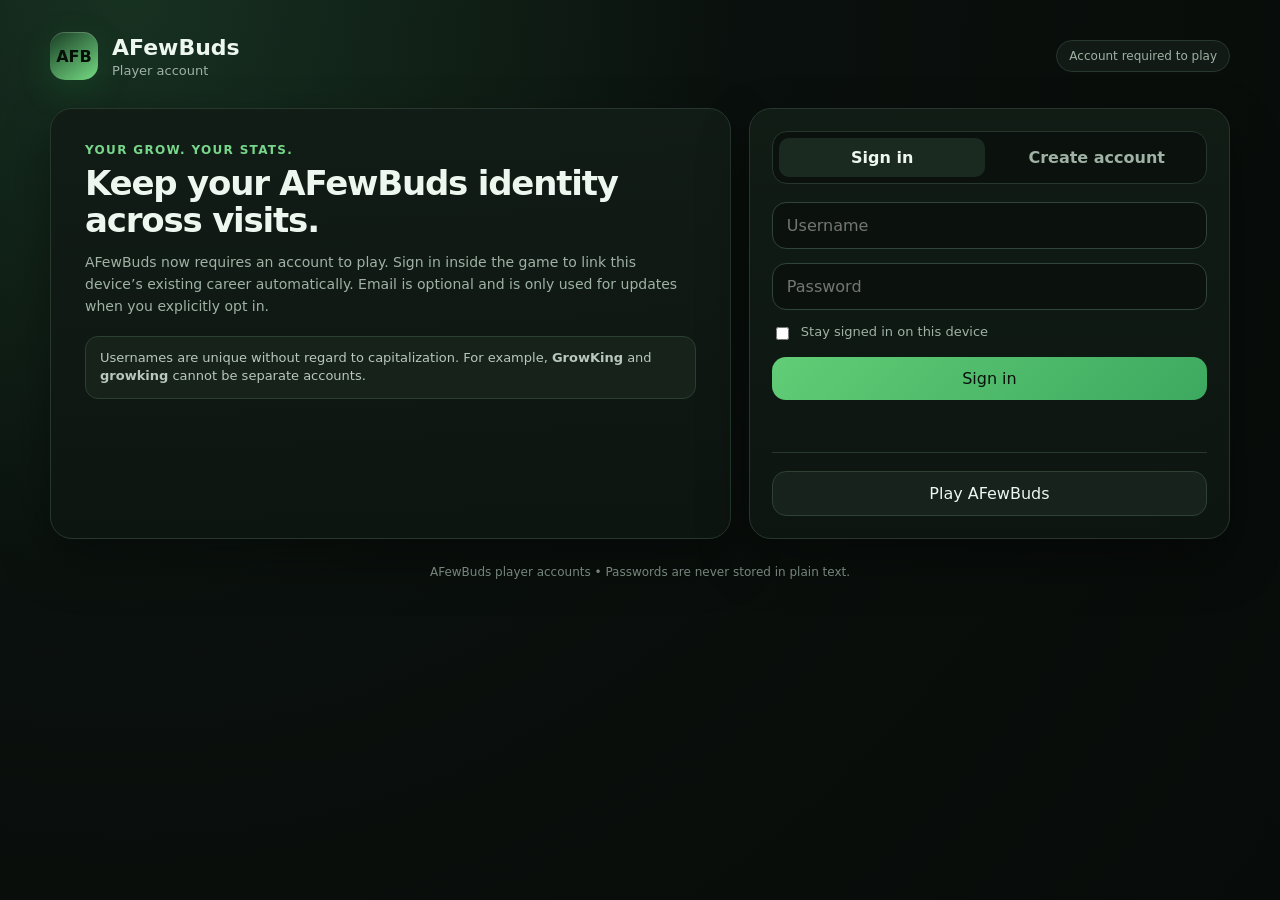
==== account/index.html @ 4233d354 "Update beta .17" ====
<!doctype html><html lang="en"><head><meta charset="utf-8"><meta name="viewport" content="width=device-width,initial-scale=1"><title>AFewBuds Account</title><link rel="stylesheet" href="../shared/style.css"><script src="../shared/config.js"></script><script src="../shared/afb-api.js"></script></head><body>
<div class="shell"><div class="topbar"><div class="brand"><div class="brand-mark">AFB</div><div><h1>AFewBuds</h1><p>Player account</p></div></div><span class="badge">Account required to play</span></div>
<div class="grid"><section class="card span7 hero"><div class="eyebrow">Your grow. Your stats.</div><h2>Keep your AFewBuds identity across visits.</h2><p class="sub">AFewBuds now requires an account to play. Sign in inside the game to link this device’s existing career automatically. Email is optional and is only used for updates when you explicitly opt in.</p><div class="modal-note" style="margin-top:18px">Usernames are unique without regard to capitalization. For example, <b>GrowKing</b> and <b>growking</b> cannot be separate accounts.</div></section>
<section class="card span5 pad"><div class="tabs"><button class="tab active" id="loginTab">Sign in</button><button class="tab" id="registerTab">Create account</button></div>
<div id="loginPane" class="stack" style="margin-top:18px"><input class="input" id="loginUser" placeholder="Username" autocomplete="username"><input class="input" id="loginPass" placeholder="Password" type="password" autocomplete="current-password"><label class="check"><input id="remember" type="checkbox"><span>Stay signed in on this device</span></label><button class="btn primary" id="loginBtn">Sign in</button><div class="msg" id="loginMsg"></div></div>
<div id="registerPane" class="stack hidden" style="margin-top:18px"><input class="input" id="regUser" placeholder="Username (3–20 letters, numbers, underscore)" autocomplete="username"><input class="input" id="regPass" placeholder="Password (8+ characters)" type="password" autocomplete="new-password"><input class="input" id="regEmail" placeholder="Email for updates (optional)" type="email" autocomplete="email"><label class="check"><input id="updates" type="checkbox"><span>Email me occasional AFewBuds updates. You can leave this off.</span></label><label class="check"><input id="regRemember" type="checkbox" checked><span>Stay signed in on this device</span></label><button class="btn primary" id="registerBtn">Create account</button><div class="msg" id="registerMsg"></div></div>
<div class="divider" style="margin:18px 0"></div><a class="btn secondary" style="display:block;text-align:center;text-decoration:none" href="../index.html">Play AFewBuds</a></section></div><div class="footer">AFewBuds player accounts • Passwords are never stored in plain text.</div></div>
<script>
const $=id=>document.getElementById(id);function setTab(which){const login=which==='login';$('loginTab').classList.toggle('active',login);$('registerTab').classList.toggle('active',!login);$('loginPane').classList.toggle('hidden',!login);$('registerPane').classList.toggle('hidden',login)}$('loginTab').onclick=()=>setTab('login');$('registerTab').onclick=()=>setTab('register');
function msg(el,text,bad){el.textContent=text||'';el.className='msg '+(text?(bad?'bad':'good'):'')}
$('loginBtn').onclick=async()=>{msg($('loginMsg'),'Signing in…');try{const data=await AFB_API.rpc('afb_login',{p_username:$('loginUser').value,p_password:$('loginPass').value,p_remember:$('remember').checked});AFB_API.savePlayerSession(data,$('remember').checked);msg($('loginMsg'),'Signed in as '+data.username+'.');setTimeout(()=>location.href='../index.html',500)}catch(e){msg($('loginMsg'),e.message,true)}};
$('registerBtn').onclick=async()=>{msg($('registerMsg'),'Creating account…');try{const data=await AFB_API.rpc('afb_register',{p_username:$('regUser').value,p_password:$('regPass').value,p_email:$('regEmail').value||null,p_updates_opt_in:$('updates').checked,p_remember:$('regRemember').checked});AFB_API.savePlayerSession(data,$('regRemember').checked);msg($('registerMsg'),'Account created. Welcome, '+data.username+'.');setTimeout(()=>location.href='../index.html',600)}catch(e){let t=e.message;if(/unique|duplicate|username_taken/i.test(t))t='That username is already taken.';msg($('registerMsg'),t,true)}};
if(!AFB_API.enabled){msg($('loginMsg'),'Backend setup is required before accounts can be used.',true);$('loginBtn').disabled=true;$('registerBtn').disabled=true}
</script></body></html>
---- shared/style.css ----
:root{
  --bg:#09100d;--panel:#101914;--panel2:#15221b;--line:#27372d;--text:#edf7ef;--muted:#9fb2a5;
  --green:#78d68b;--green2:#3ba763;--purple:#8f70bd;--danger:#ef7d7d;--gold:#e4c06f;
}
*{box-sizing:border-box}html,body{margin:0;min-height:100%;background:radial-gradient(circle at 10% 0,#173121 0,#0a100d 42%,#070b09 100%);color:var(--text);font-family:Inter,ui-sans-serif,system-ui,-apple-system,BlinkMacSystemFont,"Segoe UI",sans-serif}
body{min-height:100vh}.shell{width:min(1180px,calc(100% - 32px));margin:0 auto;padding:32px 0 56px}.topbar{display:flex;align-items:center;justify-content:space-between;gap:20px;margin-bottom:28px}.brand{display:flex;align-items:center;gap:14px}.brand-mark{width:48px;height:48px;border-radius:15px;background:linear-gradient(145deg,#193d25,#76dc84);box-shadow:0 10px 34px #2aa7522b,inset 0 1px 0 #ffffff33;display:grid;place-items:center;font-weight:900;color:#061008}.brand h1{font-size:22px;margin:0}.brand p{margin:3px 0 0;color:var(--muted);font-size:13px}.badge{border:1px solid var(--line);background:#111a15;padding:8px 12px;border-radius:999px;color:var(--muted);font-size:12px}.grid{display:grid;grid-template-columns:repeat(12,1fr);gap:18px}.card{background:linear-gradient(180deg,#121c16f5,#0d1511f5);border:1px solid var(--line);border-radius:22px;box-shadow:0 22px 50px #0006;overflow:hidden}.pad{padding:22px}.span4{grid-column:span 4}.span5{grid-column:span 5}.span7{grid-column:span 7}.span12{grid-column:span 12}.kpi{font-size:34px;font-weight:800;letter-spacing:-1px}.label{color:var(--muted);font-size:13px}.eyebrow{font-size:12px;color:var(--green);font-weight:800;letter-spacing:.11em;text-transform:uppercase}.title{font-size:22px;margin:6px 0 8px}.sub{color:var(--muted);line-height:1.55;font-size:14px}.stack{display:grid;gap:14px}.row{display:flex;gap:12px;align-items:center}.between{justify-content:space-between}.input{width:100%;border:1px solid #314439;background:#0b120e;color:var(--text);border-radius:14px;padding:13px 14px;outline:none;font:inherit}.input:focus{border-color:#63bf77;box-shadow:0 0 0 3px #4fc76b1f}.btn{appearance:none;border:0;border-radius:14px;padding:12px 16px;font-weight:800;cursor:pointer;font:inherit}.btn.primary{background:linear-gradient(135deg,#61cd76,#3da960);color:#07100a}.btn.secondary{background:#17221c;color:var(--text);border:1px solid #2e4135}.btn.danger{background:#361b1b;color:#ffb9b9;border:1px solid #673232}.btn:disabled{opacity:.5;cursor:not-allowed}.tiny{font-size:12px;color:var(--muted)}.msg{min-height:20px;font-size:13px;color:var(--muted)}.msg.good{color:#88dfa0}.msg.bad{color:#ff9898}.check{display:flex;gap:9px;align-items:flex-start;color:var(--muted);font-size:13px}.check input{margin-top:3px;accent-color:#55c970}.tabs{display:flex;gap:8px;padding:6px;background:#0b120e;border:1px solid var(--line);border-radius:15px}.tab{flex:1;padding:10px 12px;border-radius:10px;text-align:center;color:var(--muted);cursor:pointer;border:0;background:transparent;font:inherit;font-weight:700}.tab.active{background:#1a2a21;color:var(--text)}.hidden{display:none!important}.table-wrap{overflow:auto}.table{width:100%;border-collapse:collapse;min-width:850px}.table th{text-align:left;color:#81958a;font-size:11px;text-transform:uppercase;letter-spacing:.08em;padding:12px;border-bottom:1px solid var(--line)}.table td{padding:14px 12px;border-bottom:1px solid #1d2b23;font-size:13px}.table tr:hover td{background:#121e17}.pill{display:inline-flex;padding:5px 8px;border-radius:999px;background:#173020;color:#88d99d;font-size:11px;font-weight:800}.pill.off{background:#242622;color:#b9bdb7}.hero{padding:34px}.hero h2{font-size:34px;line-height:1.08;margin:8px 0 12px;letter-spacing:-1.2px}.divider{height:1px;background:var(--line);margin:6px 0}.search{max-width:320px}.modal-note{padding:12px 14px;background:#16221a;border:1px solid #2a4031;border-radius:13px;color:#b8c8bd;font-size:13px;line-height:1.45}.footer{margin-top:26px;color:#76867c;font-size:12px;text-align:center}@media(max-width:780px){.shell{width:min(100% - 20px,1180px);padding-top:18px}.topbar{align-items:flex-start}.span4,.span5,.span7,.span12{grid-column:span 12}.hero{padding:24px}.hero h2{font-size:28px}.kpi{font-size:30px}}
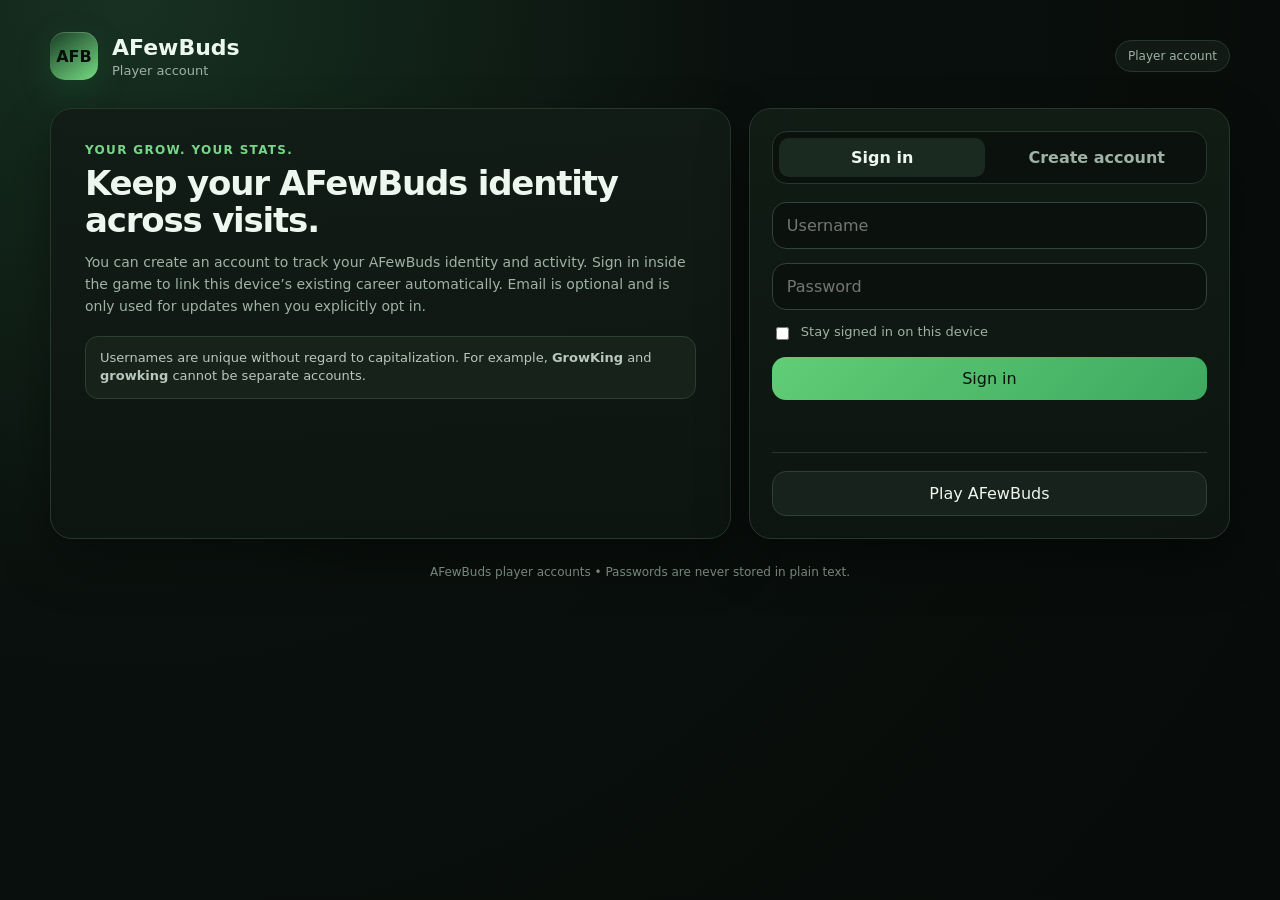
==== commit ca43672d: "here we go again" ====
--- a/account/index.html
+++ b/account/index.html
@@ -1,6 +1,6 @@
 <!doctype html><html lang="en"><head><meta charset="utf-8"><meta name="viewport" content="width=device-width,initial-scale=1"><title>AFewBuds Account</title><link rel="stylesheet" href="../shared/style.css"><script src="../shared/config.js"></script><script src="../shared/afb-api.js"></script></head><body>
-<div class="shell"><div class="topbar"><div class="brand"><div class="brand-mark">AFB</div><div><h1>AFewBuds</h1><p>Player account</p></div></div><span class="badge">Account required to play</span></div>
-<div class="grid"><section class="card span7 hero"><div class="eyebrow">Your grow. Your stats.</div><h2>Keep your AFewBuds identity across visits.</h2><p class="sub">AFewBuds now requires an account to play. Sign in inside the game to link this device’s existing career automatically. Email is optional and is only used for updates when you explicitly opt in.</p><div class="modal-note" style="margin-top:18px">Usernames are unique without regard to capitalization. For example, <b>GrowKing</b> and <b>growking</b> cannot be separate accounts.</div></section>
+<div class="shell"><div class="topbar"><div class="brand"><div class="brand-mark">AFB</div><div><h1>AFewBuds</h1><p>Player account</p></div></div><span class="badge">Player account</span></div>
+<div class="grid"><section class="card span7 hero"><div class="eyebrow">Your grow. Your stats.</div><h2>Keep your AFewBuds identity across visits.</h2><p class="sub">You can create an account to track your AFewBuds identity and activity. Sign in inside the game to link this device’s existing career automatically. Email is optional and is only used for updates when you explicitly opt in.</p><div class="modal-note" style="margin-top:18px">Usernames are unique without regard to capitalization. For example, <b>GrowKing</b> and <b>growking</b> cannot be separate accounts.</div></section>
 <section class="card span5 pad"><div class="tabs"><button class="tab active" id="loginTab">Sign in</button><button class="tab" id="registerTab">Create account</button></div>
 <div id="loginPane" class="stack" style="margin-top:18px"><input class="input" id="loginUser" placeholder="Username" autocomplete="username"><input class="input" id="loginPass" placeholder="Password" type="password" autocomplete="current-password"><label class="check"><input id="remember" type="checkbox"><span>Stay signed in on this device</span></label><button class="btn primary" id="loginBtn">Sign in</button><div class="msg" id="loginMsg"></div></div>
 <div id="registerPane" class="stack hidden" style="margin-top:18px"><input class="input" id="regUser" placeholder="Username (3–20 letters, numbers, underscore)" autocomplete="username"><input class="input" id="regPass" placeholder="Password (8+ characters)" type="password" autocomplete="new-password"><input class="input" id="regEmail" placeholder="Email for updates (optional)" type="email" autocomplete="email"><label class="check"><input id="updates" type="checkbox"><span>Email me occasional AFewBuds updates. You can leave this off.</span></label><label class="check"><input id="regRemember" type="checkbox" checked><span>Stay signed in on this device</span></label><button class="btn primary" id="registerBtn">Create account</button><div class="msg" id="registerMsg"></div></div>
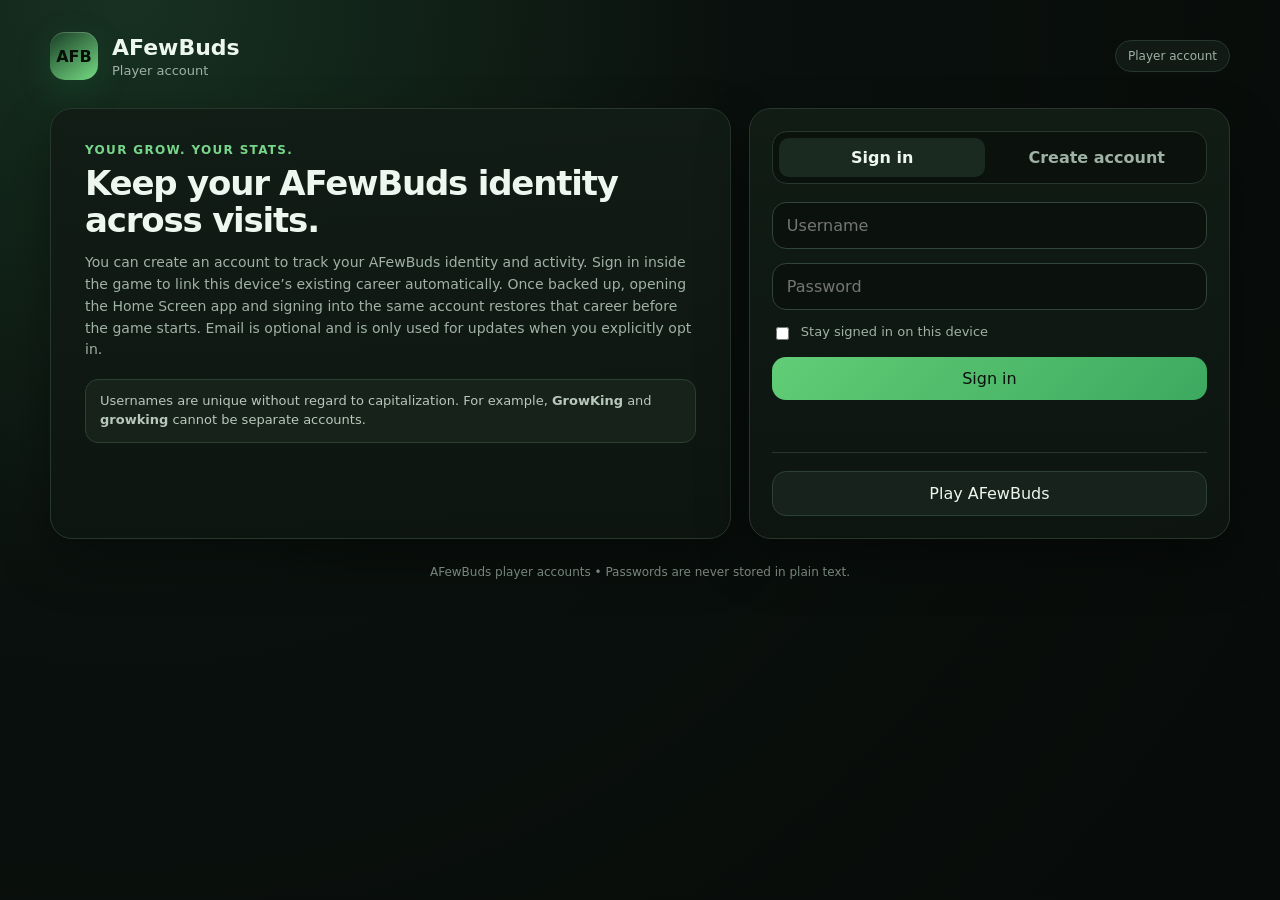
==== commit 4793d301: "8" ====
--- a/account/index.html
+++ b/account/index.html
@@ -1,6 +1,6 @@
 <!doctype html><html lang="en"><head><meta charset="utf-8"><meta name="viewport" content="width=device-width,initial-scale=1"><title>AFewBuds Account</title><link rel="stylesheet" href="../shared/style.css"><script src="../shared/config.js"></script><script src="../shared/afb-api.js"></script></head><body>
 <div class="shell"><div class="topbar"><div class="brand"><div class="brand-mark">AFB</div><div><h1>AFewBuds</h1><p>Player account</p></div></div><span class="badge">Player account</span></div>
-<div class="grid"><section class="card span7 hero"><div class="eyebrow">Your grow. Your stats.</div><h2>Keep your AFewBuds identity across visits.</h2><p class="sub">You can create an account to track your AFewBuds identity and activity. Sign in inside the game to link this device’s existing career automatically. Email is optional and is only used for updates when you explicitly opt in.</p><div class="modal-note" style="margin-top:18px">Usernames are unique without regard to capitalization. For example, <b>GrowKing</b> and <b>growking</b> cannot be separate accounts.</div></section>
+<div class="grid"><section class="card span7 hero"><div class="eyebrow">Your grow. Your stats.</div><h2>Keep your AFewBuds identity across visits.</h2><p class="sub">You can create an account to track your AFewBuds identity and activity. Sign in inside the game to link this device’s existing career automatically. Once backed up, opening the Home Screen app and signing into the same account restores that career before the game starts. Email is optional and is only used for updates when you explicitly opt in.</p><div class="modal-note" style="margin-top:18px">Usernames are unique without regard to capitalization. For example, <b>GrowKing</b> and <b>growking</b> cannot be separate accounts.</div></section>
 <section class="card span5 pad"><div class="tabs"><button class="tab active" id="loginTab">Sign in</button><button class="tab" id="registerTab">Create account</button></div>
 <div id="loginPane" class="stack" style="margin-top:18px"><input class="input" id="loginUser" placeholder="Username" autocomplete="username"><input class="input" id="loginPass" placeholder="Password" type="password" autocomplete="current-password"><label class="check"><input id="remember" type="checkbox"><span>Stay signed in on this device</span></label><button class="btn primary" id="loginBtn">Sign in</button><div class="msg" id="loginMsg"></div></div>
 <div id="registerPane" class="stack hidden" style="margin-top:18px"><input class="input" id="regUser" placeholder="Username (3–20 letters, numbers, underscore)" autocomplete="username"><input class="input" id="regPass" placeholder="Password (8+ characters)" type="password" autocomplete="new-password"><input class="input" id="regEmail" placeholder="Email for updates (optional)" type="email" autocomplete="email"><label class="check"><input id="updates" type="checkbox"><span>Email me occasional AFewBuds updates. You can leave this off.</span></label><label class="check"><input id="regRemember" type="checkbox" checked><span>Stay signed in on this device</span></label><button class="btn primary" id="registerBtn">Create account</button><div class="msg" id="registerMsg"></div></div>
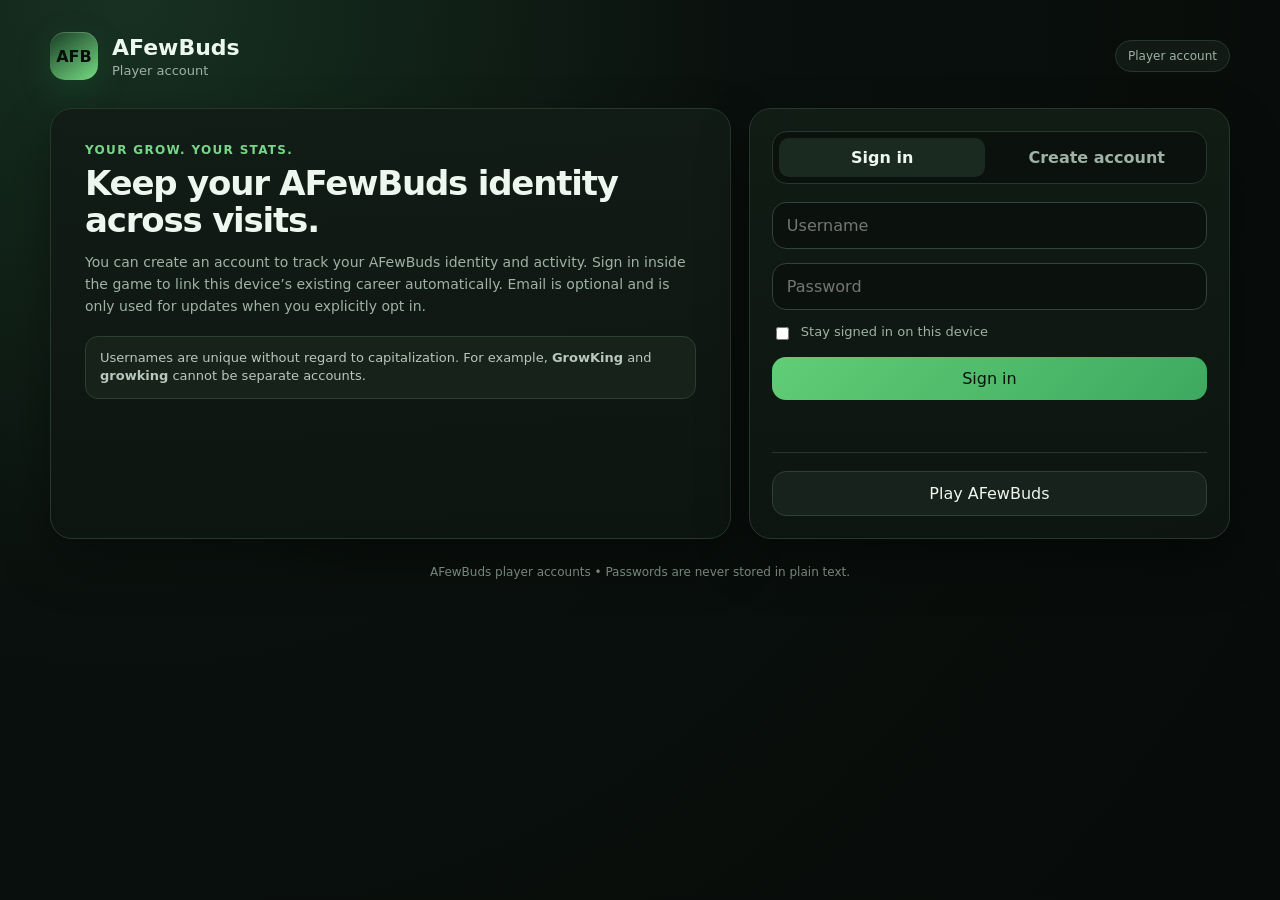
==== commit cff291be: "back" ====
--- a/account/index.html
+++ b/account/index.html
@@ -1,6 +1,6 @@
 <!doctype html><html lang="en"><head><meta charset="utf-8"><meta name="viewport" content="width=device-width,initial-scale=1"><title>AFewBuds Account</title><link rel="stylesheet" href="../shared/style.css"><script src="../shared/config.js"></script><script src="../shared/afb-api.js"></script></head><body>
 <div class="shell"><div class="topbar"><div class="brand"><div class="brand-mark">AFB</div><div><h1>AFewBuds</h1><p>Player account</p></div></div><span class="badge">Player account</span></div>
-<div class="grid"><section class="card span7 hero"><div class="eyebrow">Your grow. Your stats.</div><h2>Keep your AFewBuds identity across visits.</h2><p class="sub">You can create an account to track your AFewBuds identity and activity. Sign in inside the game to link this device’s existing career automatically. Once backed up, opening the Home Screen app and signing into the same account restores that career before the game starts. Email is optional and is only used for updates when you explicitly opt in.</p><div class="modal-note" style="margin-top:18px">Usernames are unique without regard to capitalization. For example, <b>GrowKing</b> and <b>growking</b> cannot be separate accounts.</div></section>
+<div class="grid"><section class="card span7 hero"><div class="eyebrow">Your grow. Your stats.</div><h2>Keep your AFewBuds identity across visits.</h2><p class="sub">You can create an account to track your AFewBuds identity and activity. Sign in inside the game to link this device’s existing career automatically. Email is optional and is only used for updates when you explicitly opt in.</p><div class="modal-note" style="margin-top:18px">Usernames are unique without regard to capitalization. For example, <b>GrowKing</b> and <b>growking</b> cannot be separate accounts.</div></section>
 <section class="card span5 pad"><div class="tabs"><button class="tab active" id="loginTab">Sign in</button><button class="tab" id="registerTab">Create account</button></div>
 <div id="loginPane" class="stack" style="margin-top:18px"><input class="input" id="loginUser" placeholder="Username" autocomplete="username"><input class="input" id="loginPass" placeholder="Password" type="password" autocomplete="current-password"><label class="check"><input id="remember" type="checkbox"><span>Stay signed in on this device</span></label><button class="btn primary" id="loginBtn">Sign in</button><div class="msg" id="loginMsg"></div></div>
 <div id="registerPane" class="stack hidden" style="margin-top:18px"><input class="input" id="regUser" placeholder="Username (3–20 letters, numbers, underscore)" autocomplete="username"><input class="input" id="regPass" placeholder="Password (8+ characters)" type="password" autocomplete="new-password"><input class="input" id="regEmail" placeholder="Email for updates (optional)" type="email" autocomplete="email"><label class="check"><input id="updates" type="checkbox"><span>Email me occasional AFewBuds updates. You can leave this off.</span></label><label class="check"><input id="regRemember" type="checkbox" checked><span>Stay signed in on this device</span></label><button class="btn primary" id="registerBtn">Create account</button><div class="msg" id="registerMsg"></div></div>
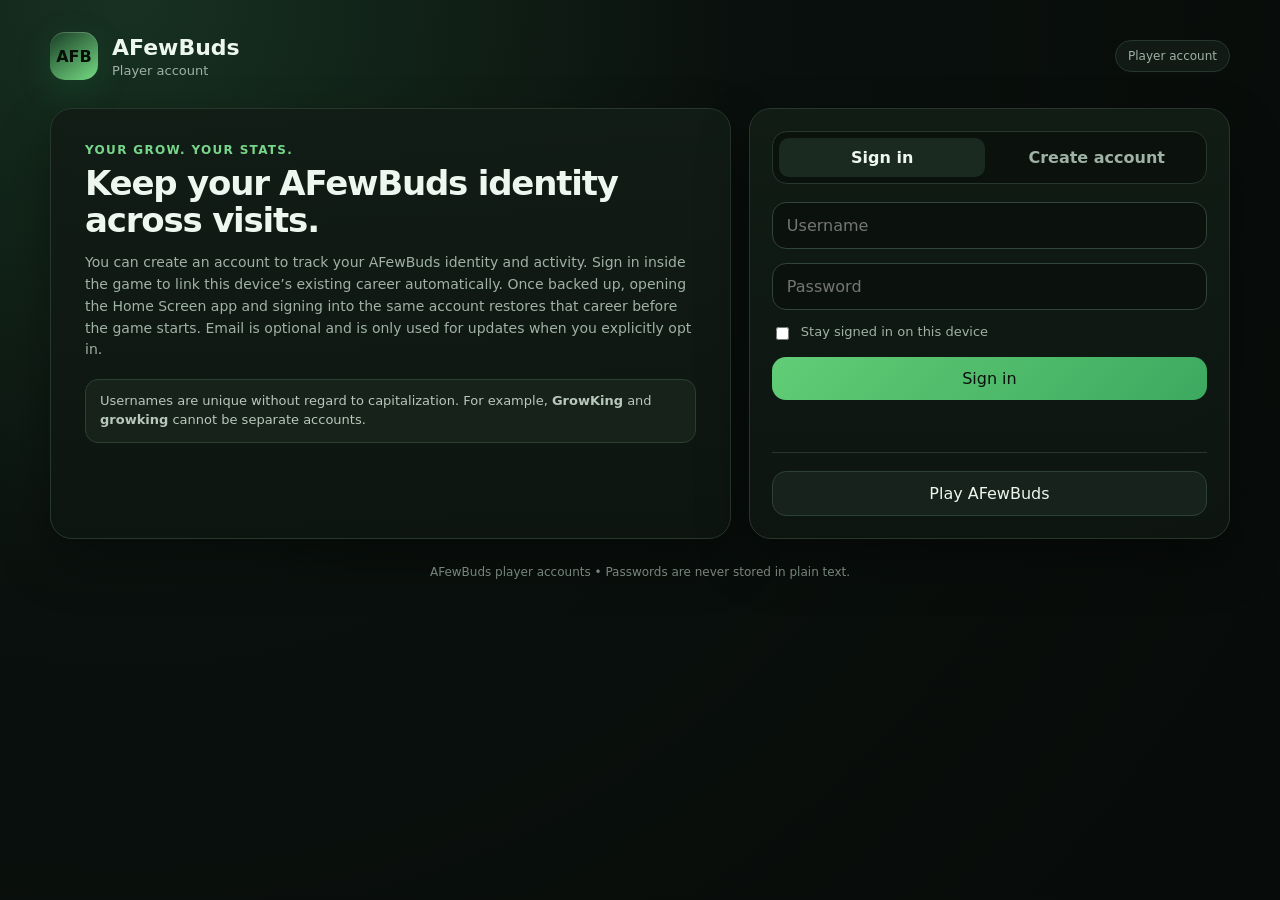
==== commit 9ae95674: "10" ====
--- a/account/index.html
+++ b/account/index.html
@@ -1,6 +1,6 @@
 <!doctype html><html lang="en"><head><meta charset="utf-8"><meta name="viewport" content="width=device-width,initial-scale=1"><title>AFewBuds Account</title><link rel="stylesheet" href="../shared/style.css"><script src="../shared/config.js"></script><script src="../shared/afb-api.js"></script></head><body>
 <div class="shell"><div class="topbar"><div class="brand"><div class="brand-mark">AFB</div><div><h1>AFewBuds</h1><p>Player account</p></div></div><span class="badge">Player account</span></div>
-<div class="grid"><section class="card span7 hero"><div class="eyebrow">Your grow. Your stats.</div><h2>Keep your AFewBuds identity across visits.</h2><p class="sub">You can create an account to track your AFewBuds identity and activity. Sign in inside the game to link this device’s existing career automatically. Email is optional and is only used for updates when you explicitly opt in.</p><div class="modal-note" style="margin-top:18px">Usernames are unique without regard to capitalization. For example, <b>GrowKing</b> and <b>growking</b> cannot be separate accounts.</div></section>
+<div class="grid"><section class="card span7 hero"><div class="eyebrow">Your grow. Your stats.</div><h2>Keep your AFewBuds identity across visits.</h2><p class="sub">You can create an account to track your AFewBuds identity and activity. Sign in inside the game to link this device’s existing career automatically. Once backed up, opening the Home Screen app and signing into the same account restores that career before the game starts. Email is optional and is only used for updates when you explicitly opt in.</p><div class="modal-note" style="margin-top:18px">Usernames are unique without regard to capitalization. For example, <b>GrowKing</b> and <b>growking</b> cannot be separate accounts.</div></section>
 <section class="card span5 pad"><div class="tabs"><button class="tab active" id="loginTab">Sign in</button><button class="tab" id="registerTab">Create account</button></div>
 <div id="loginPane" class="stack" style="margin-top:18px"><input class="input" id="loginUser" placeholder="Username" autocomplete="username"><input class="input" id="loginPass" placeholder="Password" type="password" autocomplete="current-password"><label class="check"><input id="remember" type="checkbox"><span>Stay signed in on this device</span></label><button class="btn primary" id="loginBtn">Sign in</button><div class="msg" id="loginMsg"></div></div>
 <div id="registerPane" class="stack hidden" style="margin-top:18px"><input class="input" id="regUser" placeholder="Username (3–20 letters, numbers, underscore)" autocomplete="username"><input class="input" id="regPass" placeholder="Password (8+ characters)" type="password" autocomplete="new-password"><input class="input" id="regEmail" placeholder="Email for updates (optional)" type="email" autocomplete="email"><label class="check"><input id="updates" type="checkbox"><span>Email me occasional AFewBuds updates. You can leave this off.</span></label><label class="check"><input id="regRemember" type="checkbox" checked><span>Stay signed in on this device</span></label><button class="btn primary" id="registerBtn">Create account</button><div class="msg" id="registerMsg"></div></div>
